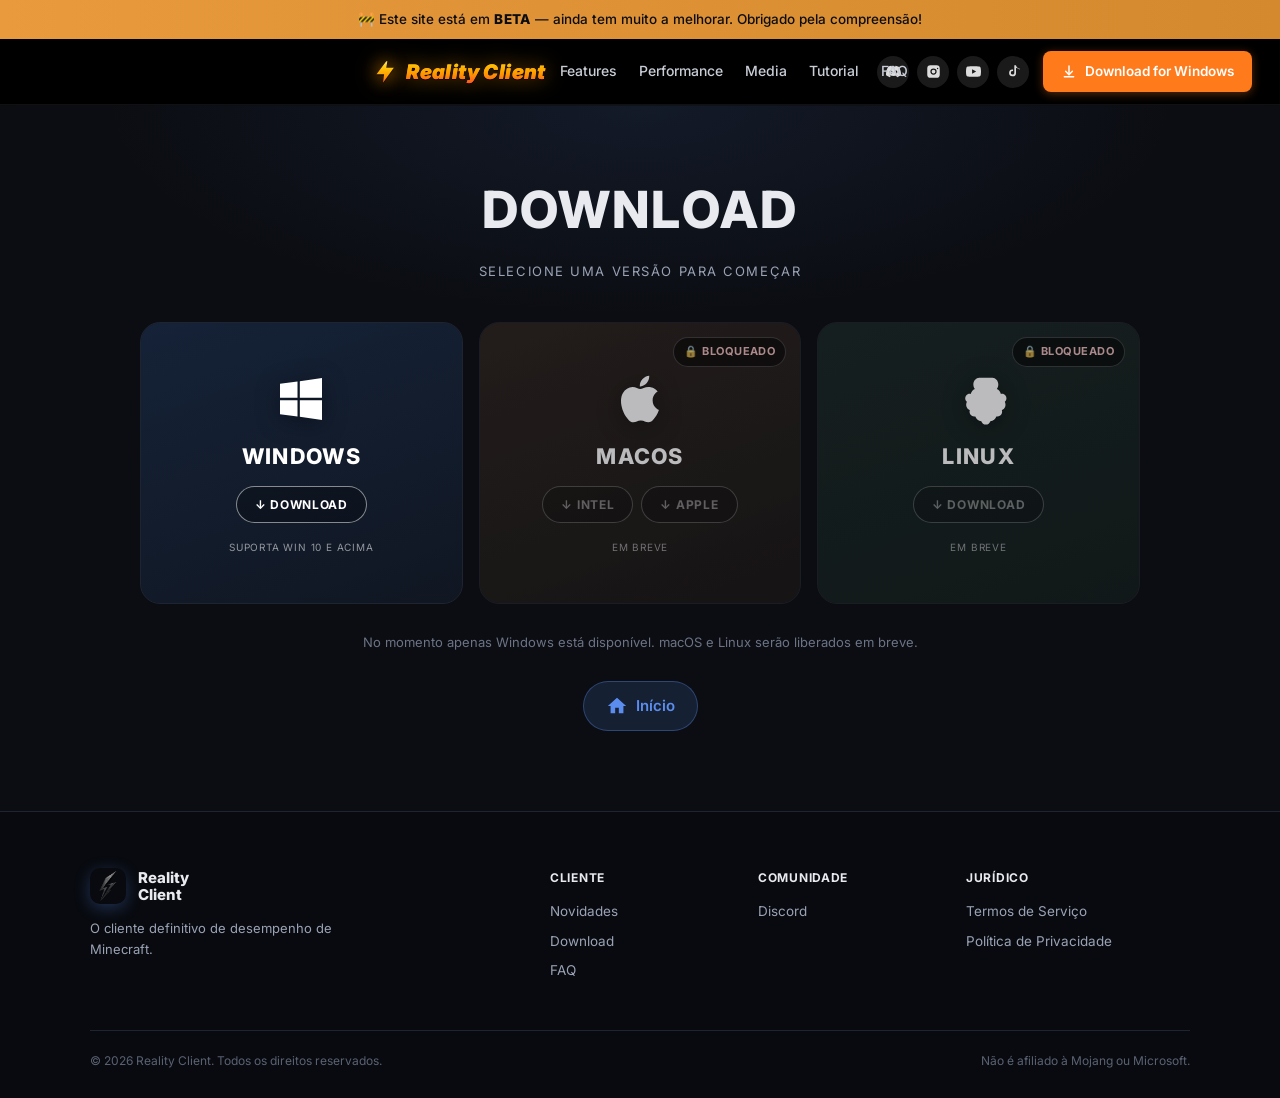
==== download.html @ 71a56b9c "Add files via upload" ====
<!DOCTYPE html>
<html lang="pt-BR">
<head>
  <meta charset="UTF-8" />
  <meta name="viewport" content="width=device-width, initial-scale=1" />
  <title>Download — Reality Client</title>
  <meta name="description" content="Baixe o Reality Client para Windows. macOS e Linux em breve." />
  <link rel="icon" href="assets/icon.png" />
  <link rel="preconnect" href="https://fonts.googleapis.com" />
  <link rel="preconnect" href="https://fonts.gstatic.com" crossorigin />
  <link href="https://fonts.googleapis.com/css2?family=Inter:wght@400;500;600;700;800&display=swap" rel="stylesheet" />
  <link rel="stylesheet" href="css/style.css" />
</head>
<body>
  <div class="beta-banner">
    🚧 Este site está em <strong>BETA</strong> — ainda tem muito a melhorar. Obrigado pela compreensão!
  </div>
  <header class="top">
    <div class="top-center">
    <a class="logo" href="index.html">
      <svg viewBox="0 0 24 24" aria-hidden="true">
        <defs>
          <linearGradient id="boltGrad" x1="0" y1="0" x2="0" y2="1">
            <stop offset="0%" stop-color="#ffe566"/>
            <stop offset="35%" stop-color="#ffc107"/>
            <stop offset="70%" stop-color="#ff9800"/>
            <stop offset="100%" stop-color="#ff5722"/>
          </linearGradient>
        </defs>
        <path fill="url(#boltGrad)" d="M13 2L4 14h7l-1 8 10-14h-7l1-6z"/>
      </svg>
      <span>Reality Client</span>
    </a>
    <nav>
      <a href="index.html#features">Features</a>
      <a href="index.html#performance">Performance</a>
      <a href="index.html#features">Media</a>
      <a href="index.html#tutorial">Tutorial</a>
      <a href="index.html#faq">FAQ</a>
    </nav>
    </div>
    <div class="top-right">
      <div class="top-social">
        <a href="https://discord.gg/JJHScuCf8y" target="_blank" rel="noopener" aria-label="Discord" title="Discord">
          <svg viewBox="0 0 24 24" aria-hidden="true"><path fill="currentColor" d="M20.317 4.37a19.791 19.791 0 0 0-4.885-1.515.074.074 0 0 0-.079.037c-.21.375-.444.864-.608 1.25a18.27 18.27 0 0 0-5.487 0 12.64 12.64 0 0 0-.617-1.25.077.077 0 0 0-.079-.037A19.736 19.736 0 0 0 3.677 4.37a.07.07 0 0 0-.032.027C.533 9.046-.32 13.58.099 18.057a.082.082 0 0 0 .031.057 19.9 19.9 0 0 0 5.993 3.03.078.078 0 0 0 .084-.028 14.09 14.09 0 0 0 1.226-1.994.076.076 0 0 0-.041-.106 13.107 13.107 0 0 1-1.872-.892.077.077 0 0 1-.008-.128 10.2 10.2 0 0 0 .372-.292.074.074 0 0 1 .077-.01c3.928 1.793 8.18 1.793 12.062 0a.074.074 0 0 1 .078.01c.12.098.246.198.373.292a.077.077 0 0 1-.006.127 12.299 12.299 0 0 1-1.873.892.077.077 0 0 0-.041.107c.36.698.772 1.362 1.225 1.993a.076.076 0 0 0 .084.028 19.839 19.839 0 0 0 6.002-3.03.077.077 0 0 0 .032-.054c.5-5.177-.838-9.674-3.549-13.66a.061.061 0 0 0-.031-.03zM8.02 15.33c-1.183 0-2.157-1.085-2.157-2.419 0-1.333.956-2.419 2.157-2.419 1.21 0 2.176 1.096 2.157 2.42 0 1.333-.956 2.418-2.157 2.418zm7.975 0c-1.183 0-2.157-1.085-2.157-2.419 0-1.333.955-2.419 2.157-2.419 1.21 0 2.176 1.096 2.157 2.42 0 1.333-.946 2.418-2.157 2.418z"/></svg>
        </a>
        <a href="#" aria-label="Instagram" title="Instagram">
          <svg viewBox="0 0 24 24"><path d="M7 2h10a5 5 0 0 1 5 5v10a5 5 0 0 1-5 5H7a5 5 0 0 1-5-5V7a5 5 0 0 1 5-5zm5 5a5 5 0 1 0 0 10 5 5 0 0 0 0-10zm6.5-.9a1.1 1.1 0 1 0 0 2.2 1.1 1.1 0 0 0 0-2.2zM12 9a3 3 0 1 1 0 6 3 3 0 0 1 0-6z"/></svg>
        </a>
        <a href="#" aria-label="YouTube" title="YouTube">
          <svg viewBox="0 0 24 24"><path d="M23.5 6.2a3 3 0 0 0-2.1-2.1C19.5 3.5 12 3.5 12 3.5s-7.5 0-9.4.6A3 3 0 0 0 .5 6.2 31.5 31.5 0 0 0 0 12a31.5 31.5 0 0 0 .5 5.8 3 3 0 0 0 2.1 2.1c1.9.6 9.4.6 9.4.6s7.5 0 9.4-.6a3 3 0 0 0 2.1-2.1A31.5 31.5 0 0 0 24 12a31.5 31.5 0 0 0-.5-5.8zM9.75 15.5v-7l6.5 3.5-6.5 3.5z"/></svg>
        </a>
        <a href="#" aria-label="TikTok" title="TikTok">
          <svg viewBox="0 0 24 24"><path d="M19.6 7.2a6.3 6.3 0 0 1-3.6-1.1v8.1a5.5 5.5 0 1 1-4.7-5.4v2.7a2.8 2.8 0 1 0 2 2.7V2h2.7c.2 1.5 1.1 3 2.4 3.9 1 .7 2.1 1.1 3.2 1.2v2.1z"/></svg>
        </a>
      </div>
      <a class="btn-download" href="download.html">
        <svg viewBox="0 0 24 24" fill="none" stroke="currentColor" stroke-width="2.2" stroke-linecap="round" stroke-linejoin="round"><path d="M12 3v12"/><path d="m7 11 5 5 5-5"/><path d="M5 19h14"/></svg>
        Download for Windows
      </a>
    </div>
  </header>

  <section class="dl-page">
    <div class="dl-page-inner">
      <h1>DOWNLOAD</h1>
      <p class="dl-page-sub">SELECIONE UMA VERSÃO PARA COMEÇAR</p>

      <div class="dl-cards">
        <div class="dl-card dl-windows">
          <div class="dl-card-bg"></div>
          <div class="dl-card-content">
            <svg class="dl-os-icon" width="56" height="56" viewBox="0 0 24 24" fill="currentColor">
              <path d="M3 5.5L10.5 4.5V11.5H3V5.5ZM10.5 12.5V19.5L3 18.5V12.5H10.5ZM11.5 4.35L21 3V11.5H11.5V4.35ZM21 12.5V21L11.5 19.65V12.5H21Z"/>
            </svg>
            <h2>WINDOWS</h2>
            <a class="dl-btn" id="dl-win" href="#">↓ DOWNLOAD</a>
            <p class="dl-card-note">SUPORTA WIN 10 E ACIMA</p>
          </div>
        </div>

        <div class="dl-card dl-macos dl-locked">
          <div class="dl-card-bg"></div>
          <div class="dl-card-content">
            <span class="dl-lock-badge">🔒 BLOQUEADO</span>
            <svg class="dl-os-icon" width="56" height="56" viewBox="0 0 24 24" fill="currentColor">
              <path d="M18.71 19.5C17.88 20.74 17 21.95 15.66 21.97C14.32 22 13.89 21.18 12.37 21.18C10.84 21.18 10.37 21.95 9.1 22C7.79 22.05 6.8 20.68 5.96 19.47C4.25 16.97 2.93 12.45 4.7 9.39C5.57 7.87 7.13 6.91 8.82 6.88C10.1 6.86 11.32 7.75 12.11 7.75C12.89 7.75 14.37 6.68 15.92 6.84C16.57 6.87 18.39 7.1 19.56 8.82C19.47 8.88 17.39 10.1 17.41 12.63C17.44 15.65 20.06 16.66 20.09 16.67C20.06 16.74 19.67 18.11 18.71 19.5ZM13 3.5C13.73 2.67 14.94 2.04 15.94 2C16.07 3.17 15.6 4.35 14.9 5.19C14.21 6.04 13.07 6.7 11.95 6.61C11.8 5.46 12.36 4.26 13 3.5Z"/>
            </svg>
            <h2>MACOS</h2>
            <div class="dl-btn-row">
              <span class="dl-btn dl-btn-disabled">↓ INTEL</span>
              <span class="dl-btn dl-btn-disabled">↓ APPLE</span>
            </div>
            <p class="dl-card-note">EM BREVE</p>
          </div>
        </div>

        <div class="dl-card dl-linux dl-locked">
          <div class="dl-card-bg"></div>
          <div class="dl-card-content">
            <span class="dl-lock-badge">🔒 BLOQUEADO</span>
            <svg class="dl-os-icon" width="56" height="56" viewBox="0 0 24 24" fill="currentColor">
              <path d="M12.09 2.91c-1.33.07-2.44 1.28-2.5 2.66-.04.8.2 1.54.63 2.12-.9.4-1.56 1.2-1.75 2.18-.7-.2-1.46.02-1.95.64-.66.83-.54 2.04.28 2.7-.35.7-.4 1.52-.1 2.26.25.62.75 1.1 1.38 1.3-.2.55-.18 1.16.1 1.68.35.65 1.05 1.05 1.8 1.05.15 0 .3-.02.45-.05.35 1.1 1.35 1.9 2.55 2.05.25.85 1.05 1.45 1.95 1.45s1.7-.6 1.95-1.45c1.2-.15 2.2-.95 2.55-2.05.15.03.3.05.45.05.75 0 1.45-.4 1.8-1.05.28-.52.3-1.13.1-1.68.63-.2 1.13-.68 1.38-1.3.3-.74.25-1.56-.1-2.26.82-.66.94-1.87.28-2.7-.49-.62-1.25-.84-1.95-.64-.19-.98-.85-1.78-1.75-2.18.43-.58.67-1.32.63-2.12-.06-1.38-1.17-2.59-2.5-2.66-.2-.01-.4-.01-.6 0z"/>
            </svg>
            <h2>LINUX</h2>
            <span class="dl-btn dl-btn-disabled">↓ DOWNLOAD</span>
            <p class="dl-card-note">EM BREVE</p>
          </div>
        </div>
      </div>

      <p class="dl-page-note" id="dl-note">No momento apenas Windows está disponível. macOS e Linux serão liberados em breve.</p>
      <div class="home-btn-wrap">
        <a class="btn-home" href="index.html" title="Voltar ao início">
          <svg width="22" height="22" viewBox="0 0 24 24" fill="currentColor" aria-hidden="true">
            <path d="M10 20v-6h4v6h5v-8h3L12 3 2 12h3v8z"/>
          </svg>
          <span>Início</span>
        </a>
      </div>
    </div>
  </section>

  <footer class="site-footer">
    <div class="footer-main">
      <div class="footer-brand">
        <a class="footer-logo" href="index.html">
          <img src="assets/icon.png" width="36" height="36" alt="" />
          <span>Reality<br>Client</span>
        </a>
        <p class="footer-desc">O cliente definitivo de desempenho de Minecraft.</p>
      </div>
      <div class="footer-cols">
        <div class="footer-col">
          <h4>Cliente</h4>
          <a href="novidades.html">Novidades</a>
          <a href="download.html">Download</a>
          <a href="index.html#faq">FAQ</a>
        </div>
        <div class="footer-col">
          <h4>Comunidade</h4>
          <a href="https://discord.gg/JJHScuCf8y" target="_blank" rel="noopener">Discord</a>
        </div>
        <div class="footer-col">
          <h4>Jurídico</h4>
          <a href="#">Termos de Serviço</a>
          <a href="#">Política de Privacidade</a>
        </div>
      </div>
    </div>
    <div class="footer-bottom">
      <span>© <span id="y"></span> Reality Client. Todos os direitos reservados.</span>
      <span>Não é afiliado à Mojang ou Microsoft.</span>
    </div>
  </footer>

  <script src="js/main.js"></script>
</body>
</html>
---- css/style.css ----
:root {
  --bg: #0b0d12;
  --panel: #12151c;
  --border: #1e2430;
  --text: #e8eaef;
  --muted: #9aa3b5;
  --accent: #5b8def;
  --accent-dim: rgba(91, 141, 239, 0.15);
  --radius: 12px;
  --font: Inter, system-ui, sans-serif;
}
* { box-sizing: border-box; margin: 0; padding: 0; }
html { scroll-behavior: smooth; }
body {
  font-family: var(--font);
  background: var(--bg);
  color: var(--text);
  line-height: 1.6;
  -webkit-font-smoothing: antialiased;
}
a { color: var(--accent); text-decoration: none; }
a:hover { text-decoration: underline; }
code {
  font-size: 0.9em;
  background: #1a1f2a;
  padding: 2px 6px;
  border-radius: 4px;
}

.beta-banner {
  background: linear-gradient(90deg, #e89a3c, #d4892e);
  color: #0b0d12;
  text-align: center;
  padding: 10px 16px;
  font-size: 13.5px;
  font-weight: 500;
  line-height: 1.4;
}
.beta-banner strong {
  font-weight: 800;
  letter-spacing: 0.03em;
}

.top {
  position: sticky; top: 0; z-index: 20;
  display: flex; align-items: center; justify-content: flex-end;
  gap: 12px;
  padding: 12px 28px;
  background: #000000;
  border-bottom: 1px solid #111;
  backdrop-filter: blur(10px);
}
.top-center {
  position: absolute;
  left: 50%;
  transform: translateX(-50%);
  display: flex;
  align-items: center;
  gap: 14px;
}
.logo {
  display: flex; align-items: center; gap: 8px;
  font-weight: 900;
  font-size: 20px;
  letter-spacing: 0.02em;
  text-decoration: none;
  flex-shrink: 0;
  font-style: italic;
  text-transform: none;
  background: linear-gradient(180deg, #ffe566 0%, #ffc107 25%, #ff9800 55%, #ff5722 85%, #e64a19 100%);
  -webkit-background-clip: text;
  background-clip: text;
  -webkit-text-fill-color: transparent;
  color: transparent;
  filter: drop-shadow(0 1px 0 rgba(0,0,0,0.55)) drop-shadow(0 0 10px rgba(255, 152, 0, 0.45));
}
.logo span {
  background: linear-gradient(180deg, #ffe566 0%, #ffc107 25%, #ff9800 55%, #ff5722 85%, #e64a19 100%);
  -webkit-background-clip: text;
  background-clip: text;
  -webkit-text-fill-color: transparent;
}
.logo svg {
  width: 26px;
  height: 26px;
  flex-shrink: 0;
  filter: drop-shadow(0 1px 0 rgba(0,0,0,0.5)) drop-shadow(0 0 8px rgba(255, 152, 0, 0.55));
}
.logo img { border-radius: 6px; }
.logo:hover {
  text-decoration: none;
  filter: drop-shadow(0 1px 0 rgba(0,0,0,0.55)) drop-shadow(0 0 14px rgba(255, 152, 0, 0.65));
}
.top nav {
  display: flex;
  gap: 22px;
  position: static;
  margin-left: 0;
}
.top nav a {
  color: #c8cdd6;
  font-size: 14px;
  font-weight: 500;
  text-decoration: none;
  transition: color .2s ease;
}
.top nav a:hover {
  color: #fff;
}
.top-right {
  display: flex;
  align-items: center;
  gap: 14px;
  margin-left: auto;
  flex-shrink: 0;
}
.top-social {
  display: flex;
  align-items: center;
  gap: 8px;
}
.top-social a {
  width: 32px;
  height: 32px;
  border-radius: 50%;
  background: #1a1a1a;
  display: inline-flex;
  align-items: center;
  justify-content: center;
  color: #ddd;
  text-decoration: none;
  transition: background .2s, color .2s;
}
.top-social a:hover {
  background: #2a2a2a;
  color: #fff;
  text-decoration: none;
}
.top-social svg { width: 15px; height: 15px; fill: currentColor; }
.btn-download {
  display: inline-flex;
  align-items: center;
  gap: 8px;
  background: #ff7a1a;
  color: #fff !important;
  font-weight: 600;
  font-size: 13.5px;
  padding: 10px 18px;
  border-radius: 8px;
  text-decoration: none !important;
  border: none;
  transition: background .2s, transform .2s, box-shadow .2s;
  box-shadow: 0 2px 10px rgba(255, 122, 26, 0.35);
}
.btn-download:hover {
  background: #ff8c33;
  transform: translateY(-1px);
  box-shadow: 0 4px 16px rgba(255, 122, 26, 0.45);
}
.btn-download svg { width: 16px; height: 16px; }
.top .btn-small { display: none; }

.btn {
  display: inline-flex; align-items: center; justify-content: center;
  padding: 10px 18px; border-radius: 8px;
  font-weight: 600; font-size: 14px; text-decoration: none !important;
  border: 1px solid transparent; cursor: pointer;
  transition: background .2s ease, border-color .2s ease, color .2s ease,
              transform .2s ease, box-shadow .2s ease;
}
.btn:hover {
  transform: translateY(-2px);
}
.btn:active {
  transform: translateY(0);
}
.btn-primary {
  background: var(--accent); color: #fff;
  box-shadow: 0 2px 8px rgba(91, 141, 239, 0.25);
}
.btn-primary:hover {
  background: #4a7ad4; color: #fff;
  box-shadow: 0 6px 20px rgba(91, 141, 239, 0.4);
}
.btn-secondary {
  background: transparent; color: var(--text);
  border-color: var(--border);
}
.btn-secondary:hover {
  border-color: #3a4356; color: #fff;
  background: rgba(255, 255, 255, 0.04);
  box-shadow: 0 4px 16px rgba(0, 0, 0, 0.25);
}
.btn-small {
  background: var(--accent-dim); color: var(--accent);
  border-color: rgba(91,141,239,0.35); padding: 8px 14px; font-size: 13px;
}
.btn-small:hover {
  background: rgba(91, 141, 239, 0.28);
  border-color: rgba(91, 141, 239, 0.6);
  box-shadow: 0 4px 14px rgba(91, 141, 239, 0.3);
}
.btn-lg { padding: 14px 28px; font-size: 16px; }

.hero {
  text-align: center;
  padding: 120px 24px 100px;
  position: relative;
  overflow: hidden;
  background:
    linear-gradient(180deg, rgba(8, 10, 16, 0.72) 0%, rgba(8, 10, 16, 0.55) 40%, rgba(8, 10, 16, 0.85) 100%),
    url('../assets/hero-bg.png') center center / cover no-repeat;
  min-height: 520px;
  display: flex;
  align-items: center;
  justify-content: center;
}
.hero-inner {
  position: relative;
  z-index: 1;
  max-width: 720px;
  margin: 0 auto;
}
.hero-icon {
  display: block;
  margin: 0 auto 28px;
  width: 120px;
  height: 120px;
  border-radius: 24px;
  box-shadow:
    0 0 0 1px rgba(91, 141, 239, 0.2),
    0 16px 48px rgba(91, 141, 239, 0.35),
    0 0 80px rgba(91, 141, 239, 0.15);
  animation: hero-float 3s ease-in-out infinite;
}
.hero h1 {
  font-size: clamp(2.4rem, 6vw, 3.4rem);
  font-weight: 800;
  letter-spacing: -0.03em;
  margin-bottom: 14px;
  text-transform: none;
  text-shadow: 0 2px 24px rgba(0, 0, 0, 0.6);
  animation: hero-float 3s ease-in-out infinite;
  animation-delay: 0.15s;
}
.tagline {
  font-size: 18px;
  color: #c8d0e0;
  margin-bottom: 32px;
  line-height: 1.5;
  max-width: 480px;
  margin-left: auto;
  margin-right: auto;
  text-shadow: 0 1px 12px rgba(0, 0, 0, 0.5);
}
.hero-btns {
  display: flex;
  flex-wrap: wrap;
  gap: 14px;
  justify-content: center;
  margin-bottom: 20px;
}
.btn-store {
  background: #e89a3c;
  color: #fff;
  border-color: transparent;
  padding: 12px 28px;
  font-size: 15px;
  border-radius: 10px;
  box-shadow: 0 4px 16px rgba(232, 154, 60, 0.35);
}
.btn-store:hover {
  background: #d4892e;
  color: #fff;
  box-shadow: 0 6px 22px rgba(232, 154, 60, 0.45);
  transform: translateY(-2px);
}
.btn-discord {
  background: #5865f2;
  color: #fff;
  border-color: transparent;
  padding: 12px 28px;
  font-size: 15px;
  border-radius: 10px;
  box-shadow: 0 4px 16px rgba(88, 101, 242, 0.35);
}
.btn-discord:hover {
  background: #4752c4;
  color: #fff;
  box-shadow: 0 6px 22px rgba(88, 101, 242, 0.45);
  transform: translateY(-2px);
}
.hero-meta {
  font-size: 13px;
  color: #a0a8b8;
  text-shadow: 0 1px 8px rgba(0, 0, 0, 0.5);
}

.news-teaser {
  text-align: center;
  max-width: 640px;
  margin: 0 auto;
}
.news-teaser .btn {
  margin-top: 8px;
}
.news {
  max-width: 800px;
}
.news-page {
  padding-top: 40px;
  min-height: 60vh;
}
.news-back {
  margin-bottom: 20px;
  font-size: 14px;
}
.news-back a {
  color: var(--muted);
  text-decoration: none;
}
.news-back a:hover { color: var(--text); }

/* Botão casa (home) — página de download */
.home-btn-wrap {
  text-align: center;
  margin-top: 28px;
}
.btn-home {
  display: inline-flex;
  align-items: center;
  gap: 8px;
  padding: 12px 22px;
  border-radius: 999px;
  background: rgba(91, 141, 239, 0.15);
  border: 1px solid rgba(91, 141, 239, 0.35);
  color: var(--accent);
  font-weight: 600;
  font-size: 15px;
  text-decoration: none;
  transition: background .2s ease, border-color .2s ease, color .2s ease, transform .15s ease;
}
.btn-home:hover {
  background: rgba(91, 141, 239, 0.28);
  border-color: var(--accent);
  color: #fff;
  transform: translateY(-1px);
}
.btn-home:active {
  transform: translateY(0);
}
.btn-home svg {
  flex-shrink: 0;
}

.nav-active {
  color: var(--text) !important;
}
.news-list {
  display: flex;
  flex-direction: column;
  gap: 14px;
}
.news-card {
  background: var(--panel);
  border: 1px solid var(--border);
  border-radius: var(--radius);
  padding: 20px 22px;
  position: relative;
  transition: border-color .2s ease, box-shadow .2s ease, transform .2s ease;
}
.news-card:hover {
  border-color: #2a3344;
  box-shadow: 0 8px 24px rgba(0, 0, 0, 0.25);
  transform: translateY(-2px);
}
.news-card.news-new {
  border-color: rgba(232, 154, 60, 0.45);
  background: linear-gradient(135deg, rgba(232, 154, 60, 0.08) 0%, var(--panel) 50%);
}
.news-badge {
  display: inline-block;
  background: #e89a3c;
  color: #0b0d12;
  font-size: 11px;
  font-weight: 800;
  text-transform: uppercase;
  letter-spacing: 0.04em;
  padding: 3px 8px;
  border-radius: 6px;
  margin-bottom: 8px;
}
.news-card time {
  display: block;
  font-size: 12px;
  color: #6b7385;
  margin-bottom: 6px;
}
.news-card h3 {
  font-size: 16px;
  font-weight: 700;
  margin-bottom: 8px;
}
.news-card p {
  font-size: 14px;
  color: var(--muted);
  line-height: 1.55;
}

.performance {
  max-width: 1100px;
  margin: 0 auto;
  padding: 64px 24px;
}
.perf-layout {
  display: grid;
  grid-template-columns: 1fr 1fr;
  gap: 48px;
  align-items: center;
}
.perf-chart {
  background: var(--panel);
  border: 1px solid var(--border);
  border-radius: 16px;
  padding: 28px 24px;
}
.perf-chart h3 {
  font-size: 16px;
  font-weight: 700;
  margin-bottom: 2px;
}
.perf-chart-sub {
  font-size: 13px;
  color: var(--muted);
  margin-bottom: 24px;
}
.bar-row { margin-bottom: 18px; }
.bar-label {
  display: flex;
  justify-content: space-between;
  align-items: center;
  margin-bottom: 6px;
  font-size: 13px;
  font-weight: 600;
}
.bar-name.reality { color: #e89a3c; }
.bar-name.sk { color: #5b8def; }
.bar-name.tl { color: #8a93a5; }
.bar-fps { color: var(--muted); font-weight: 500; }
.bar-track {
  height: 14px;
  background: #1a1f2a;
  border-radius: 8px;
  overflow: hidden;
}
.bar-fill {
  height: 100%;
  border-radius: 8px;
  transition: width 1s ease;
}
.bar-fill.reality { background: #e89a3c; }
.bar-fill.sk { background: #5b8def; }
.bar-fill.tl { background: #6b7385; }
.perf-legend {
  display: flex;
  gap: 16px;
  flex-wrap: wrap;
  margin-top: 20px;
  padding-top: 16px;
  border-top: 1px solid var(--border);
  font-size: 12px;
  color: var(--muted);
}
.perf-legend .dot {
  display: inline-block;
  width: 8px;
  height: 8px;
  border-radius: 50%;
  margin-right: 6px;
  vertical-align: middle;
}
.dot.reality { background: #e89a3c; }
.dot.sk { background: #5b8def; }
.dot.tl { background: #6b7385; }
.perf-text h2 {
  font-size: clamp(1.8rem, 4vw, 2.5rem);
  font-weight: 800;
  letter-spacing: -0.03em;
  line-height: 1.15;
  margin-bottom: 18px;
  text-align: left;
}
.accent-orange { color: #e89a3c; }
.perf-text p {
  font-size: 15px;
  color: var(--muted);
  line-height: 1.65;
  margin-bottom: 14px;
}
.perf-note {
  font-size: 12px !important;
  color: #5a6272 !important;
}
@media (max-width: 800px) {
  .perf-layout { grid-template-columns: 1fr; gap: 32px; }
  .perf-text h2 { text-align: center; }
  .perf-text p { text-align: center; }
}

.block {
  max-width: 1000px; margin: 0 auto;
  padding: 56px 24px;
}
.block h2 {
  font-size: 1.75rem; font-weight: 750;
  letter-spacing: -0.02em; margin-bottom: 8px;
  text-align: center;
}
.block-sub {
  text-align: center; color: var(--muted);
  max-width: 520px; margin: 0 auto 36px; font-size: 16px;
}
.block-alt {
  background: var(--panel);
  border-top: 1px solid var(--border);
  border-bottom: 1px solid var(--border);
  max-width: none; padding-left: max(24px, calc(50% - 500px));
  padding-right: max(24px, calc(50% - 500px));
}

.grid {
  display: grid;
  grid-template-columns: repeat(3, 1fr);
  gap: 16px;
}
.grid article {
  background: var(--panel);
  border: 1px solid var(--border);
  border-radius: var(--radius);
  padding: 22px 20px;
  transition: transform .25s ease, border-color .25s ease, box-shadow .25s ease;
}
.grid article:hover {
  transform: translateY(-4px);
  border-color: #2a3344;
  box-shadow: 0 12px 28px rgba(0, 0, 0, 0.35);
}
.grid h3 {
  font-size: 16px; font-weight: 700;
  margin-bottom: 8px;
}
.grid p { font-size: 14px; color: var(--muted); }

.about {
  display: grid; grid-template-columns: 1fr 1fr; gap: 40px;
  max-width: 900px; margin: 0 auto;
}
.about h3 { font-size: 15px; margin-bottom: 10px; }
.about p, .about li { font-size: 14px; color: var(--muted); }
.about ul { padding-left: 18px; }
.about li { margin-bottom: 6px; }

.compat {
  display: grid; grid-template-columns: repeat(4, 1fr); gap: 16px;
}
.compat > div {
  background: var(--panel);
  border: 1px solid var(--border);
  border-radius: var(--radius);
  padding: 18px 16px;
}
.compat h3 { font-size: 13px; color: var(--accent); margin-bottom: 6px; text-transform: uppercase; letter-spacing: 0.04em; }
.compat p { font-size: 14px; color: var(--muted); }

.download { text-align: center; }
.download .btn { margin-bottom: 14px; }
.dl-note { font-size: 13px; color: #6b7385; }
.mod-preview {
  display: block;
  max-width: 900px;
  width: 100%;
  height: auto;
  margin: 0 auto 28px;
  border-radius: 12px;
  border: 1px solid var(--border);
  box-shadow: 0 16px 48px rgba(0, 0, 0, 0.45);
  transition: opacity 0.3s ease;
}

.faq { max-width: 640px; margin: 0 auto; }
.faq details {
  background: var(--panel);
  border: 1px solid var(--border);
  border-radius: 10px;
  padding: 14px 16px;
  margin-bottom: 8px;
  transition: border-color .2s ease, box-shadow .2s ease;
}
.faq details:hover {
  border-color: #2a3344;
  box-shadow: 0 4px 16px rgba(0, 0, 0, 0.2);
}
.faq summary {
  cursor: pointer; font-weight: 600; font-size: 14.5px;
  list-style: none;
  transition: color .2s ease;
}
.faq summary:hover { color: var(--accent); }
.faq summary::-webkit-details-marker { display: none; }
.faq details p { margin-top: 10px; font-size: 14px; color: var(--muted); }

.site-footer {
  border-top: 1px solid var(--border);
  background: #080a0f;
  padding: 56px 32px 28px;
}
.footer-main {
  max-width: 1100px;
  margin: 0 auto 40px;
  display: grid;
  grid-template-columns: 1.4fr 2fr auto;
  gap: 40px;
  align-items: start;
}
.footer-logo {
  display: flex;
  align-items: center;
  gap: 12px;
  color: var(--text);
  text-decoration: none;
  font-weight: 800;
  font-size: 15px;
  line-height: 1.15;
  margin-bottom: 14px;
}
.footer-logo img {
  border-radius: 10px;
  box-shadow: 0 4px 16px rgba(91, 141, 239, 0.3);
}
.footer-logo:hover { text-decoration: none; color: var(--text); }
.footer-desc {
  font-size: 13px;
  color: var(--muted);
  line-height: 1.6;
  max-width: 280px;
  margin-bottom: 18px;
}
.footer-socials {
  display: flex;
  gap: 8px;
}
.footer-socials a {
  display: inline-flex;
  align-items: center;
  justify-content: center;
  width: 40px;
  height: 40px;
  border-radius: 12px;
  background: #12151c;
  border: 1px solid var(--border);
  color: #e8eaef;
  text-decoration: none;
  transition: background .2s, border-color .2s, transform .2s, color .2s;
}
.footer-socials a svg {
  display: block;
}
.footer-socials a:hover {
  background: #1a1f2a;
  border-color: #2a3344;
  color: #fff;
  transform: translateY(-2px);
  text-decoration: none;
}
.footer-cols {
  display: grid;
  grid-template-columns: repeat(3, 1fr);
  gap: 24px;
}
.footer-col h4 {
  font-size: 12px;
  font-weight: 700;
  text-transform: uppercase;
  letter-spacing: 0.06em;
  color: var(--text);
  margin-bottom: 14px;
}
.footer-col a {
  display: block;
  font-size: 13.5px;
  color: var(--muted);
  text-decoration: none;
  margin-bottom: 8px;
  transition: color .15s;
}
.footer-col a:hover { color: var(--text); }
.footer-mascot img {
  width: 110px;
  height: auto;
  image-rendering: pixelated;
  filter: drop-shadow(0 8px 20px rgba(0, 0, 0, 0.4));
}
.footer-bottom {
  max-width: 1100px;
  margin: 0 auto;
  padding-top: 20px;
  border-top: 1px solid var(--border);
  display: flex;
  justify-content: space-between;
  flex-wrap: wrap;
  gap: 12px;
  font-size: 12px;
  color: #5a6272;
}
@media (max-width: 900px) {
  .footer-main {
    grid-template-columns: 1fr;
    gap: 32px;
  }
  .footer-mascot { display: none; }
  .footer-cols { grid-template-columns: repeat(3, 1fr); }
}
@media (max-width: 560px) {
  .footer-cols { grid-template-columns: 1fr 1fr; }
  .footer-bottom { flex-direction: column; text-align: center; }
}

.skin-corner {
  position: fixed;
  bottom: 12px;
  width: 180px;
  height: auto;
  z-index: 15;
  pointer-events: none;
  filter: drop-shadow(0 10px 28px rgba(0, 0, 0, 0.55));
  opacity: 0.95;
  image-rendering: pixelated;
}
.skin-right {
  right: 12px;
  animation: skin-float 3.2s ease-in-out infinite;
}
.skin-left {
  left: 12px;
  animation: skin-float 3.8s ease-in-out infinite reverse;
}

@keyframes hero-float {
  0%, 100% { transform: translateY(0); }
  50% { transform: translateY(-14px); }
}
@keyframes skin-float {
  0%, 100% {
    transform: translateY(0);
  }
  50% {
    transform: translateY(-14px);
  }
}

@media (max-width: 860px) {
  .grid { grid-template-columns: 1fr; }
  .about { grid-template-columns: 1fr; }
  .compat { grid-template-columns: 1fr 1fr; }
  .top nav { display: none; }
  .top-social { display: none; }
  .top { justify-content: space-between; padding: 12px 16px; }
  .btn-download { padding: 8px 12px; font-size: 12px; }
}
@media (max-width: 700px) {
  .skin-corner {
    width: 110px;
    bottom: 8px;
  }
  .skin-right { right: 8px; }
  .skin-left { left: 8px; }
}
@media (max-width: 500px) {
  .compat { grid-template-columns: 1fr; }
}
/* Download page */
.dl-page {
  min-height: 70vh;
  padding: 64px 24px 80px;
  text-align: center;
  background:
    radial-gradient(ellipse 70% 50% at 50% 0%, rgba(91, 141, 239, 0.1) 0%, transparent 60%),
    var(--bg);
}
.dl-page-inner {
  max-width: 1000px;
  margin: 0 auto;
}
.dl-page h1 {
  font-size: clamp(2.2rem, 5vw, 3.2rem);
  font-weight: 800;
  letter-spacing: 0.04em;
  margin-bottom: 10px;
}
.dl-page-sub {
  font-size: 13px;
  letter-spacing: 0.12em;
  color: var(--muted);
  text-transform: uppercase;
  margin-bottom: 40px;
}
.dl-cards {
  display: grid;
  grid-template-columns: repeat(3, 1fr);
  gap: 16px;
  margin-bottom: 28px;
}
.dl-card {
  position: relative;
  border-radius: 20px;
  overflow: hidden;
  min-height: 280px;
  border: 1px solid var(--border);
  background: var(--panel);
  transition: transform .25s ease, box-shadow .25s ease;
}
.dl-card:hover {
  transform: translateY(-6px);
  box-shadow: 0 20px 40px rgba(0, 0, 0, 0.4);
}
.dl-card-bg {
  position: absolute;
  inset: 0;
  opacity: 0.35;
  background-size: cover;
  background-position: center;
}
.dl-windows .dl-card-bg {
  background: linear-gradient(160deg, #1a3a6a 0%, #0d1a2e 100%);
}
.dl-macos .dl-card-bg {
  background: linear-gradient(160deg, #6a3a1a 0%, #2e1a0d 100%);
}
.dl-linux .dl-card-bg {
  background: linear-gradient(160deg, #1a4a3a 0%, #0d2e1a 100%);
}
.dl-card-content {
  position: relative;
  z-index: 1;
  display: flex;
  flex-direction: column;
  align-items: center;
  justify-content: center;
  min-height: 280px;
  padding: 28px 20px;
  gap: 12px;
}
.dl-os-icon {
  color: #fff;
  filter: drop-shadow(0 4px 12px rgba(0, 0, 0, 0.4));
}
.dl-card h2 {
  font-size: 1.35rem;
  font-weight: 800;
  letter-spacing: 0.06em;
  color: #fff;
  margin: 0;
}
.dl-btn {
  display: inline-flex;
  align-items: center;
  justify-content: center;
  padding: 8px 18px;
  border-radius: 999px;
  border: 1.5px solid rgba(255, 255, 255, 0.5);
  color: #fff;
  font-size: 12px;
  font-weight: 700;
  letter-spacing: 0.06em;
  text-decoration: none !important;
  background: rgba(0, 0, 0, 0.25);
  transition: background .2s, border-color .2s, transform .2s;
}
.dl-btn:hover {
  background: rgba(255, 255, 255, 0.15);
  border-color: #fff;
  color: #fff;
  transform: translateY(-1px);
}
.dl-btn-row {
  display: flex;
  gap: 8px;
}
.dl-card-note {
  font-size: 10px;
  letter-spacing: 0.08em;
  color: rgba(255, 255, 255, 0.55);
  text-transform: uppercase;
  margin-top: 4px;
}

/* Cards bloqueados (macOS / Linux) */
.dl-card.dl-locked {
  opacity: 0.72;
  filter: grayscale(0.35);
  pointer-events: none;
  cursor: not-allowed;
}
.dl-card.dl-locked:hover {
  transform: none;
  box-shadow: none;
}
.dl-lock-badge {
  position: absolute;
  top: 14px;
  right: 14px;
  z-index: 2;
  font-size: 11px;
  font-weight: 700;
  letter-spacing: 0.04em;
  padding: 5px 10px;
  border-radius: 999px;
  background: rgba(0, 0, 0, 0.55);
  border: 1px solid rgba(255, 255, 255, 0.2);
  color: #ffb4b4;
}
.dl-btn-disabled {
  display: inline-flex;
  align-items: center;
  justify-content: center;
  padding: 8px 18px;
  border-radius: 999px;
  border: 1.5px solid rgba(255, 255, 255, 0.25);
  color: rgba(255, 255, 255, 0.45);
  font-size: 12px;
  font-weight: 700;
  letter-spacing: 0.06em;
  background: rgba(0, 0, 0, 0.2);
  cursor: not-allowed;
  user-select: none;
}

.dl-page-note {
  font-size: 13px;
  color: #6b7385;
}
@media (max-width: 800px) {
  .dl-cards { grid-template-columns: 1fr; max-width: 360px; margin-left: auto; margin-right: auto; }
}

/* Tutorial */
.tutorial-section { max-width: 1000px; }
.tutorial-layout {
  display: grid;
  grid-template-columns: 1.4fr 1fr;
  gap: 32px;
  align-items: start;
  margin-top: 28px;
}
.video-frame {
  position: relative;
  width: 100%;
  padding-bottom: 56.25%;
  height: 0;
  border-radius: 12px;
  overflow: hidden;
  background: #0a0a0a;
  border: 1px solid var(--border);
  box-shadow: 0 12px 40px rgba(0,0,0,0.35);
}
.video-frame iframe {
  position: absolute;
  top: 0; left: 0;
  width: 100%;
  height: 100%;
  border: 0;
}
.video-hint {
  margin-top: 10px;
  font-size: 12px;
  color: var(--muted);
}
.tutorial-steps {
  background: var(--panel);
  border: 1px solid var(--border);
  border-radius: var(--radius);
  padding: 24px;
}
.tutorial-steps h3 {
  font-size: 18px;
  margin-bottom: 14px;
}
.tutorial-steps ol {
  margin: 0 0 20px 18px;
  color: var(--muted);
  font-size: 14.5px;
  line-height: 1.7;
}
.tutorial-steps li { margin-bottom: 8px; }
.tutorial-steps a { color: var(--accent); }
@media (max-width: 800px) {
  .tutorial-layout { grid-template-columns: 1fr; }
}
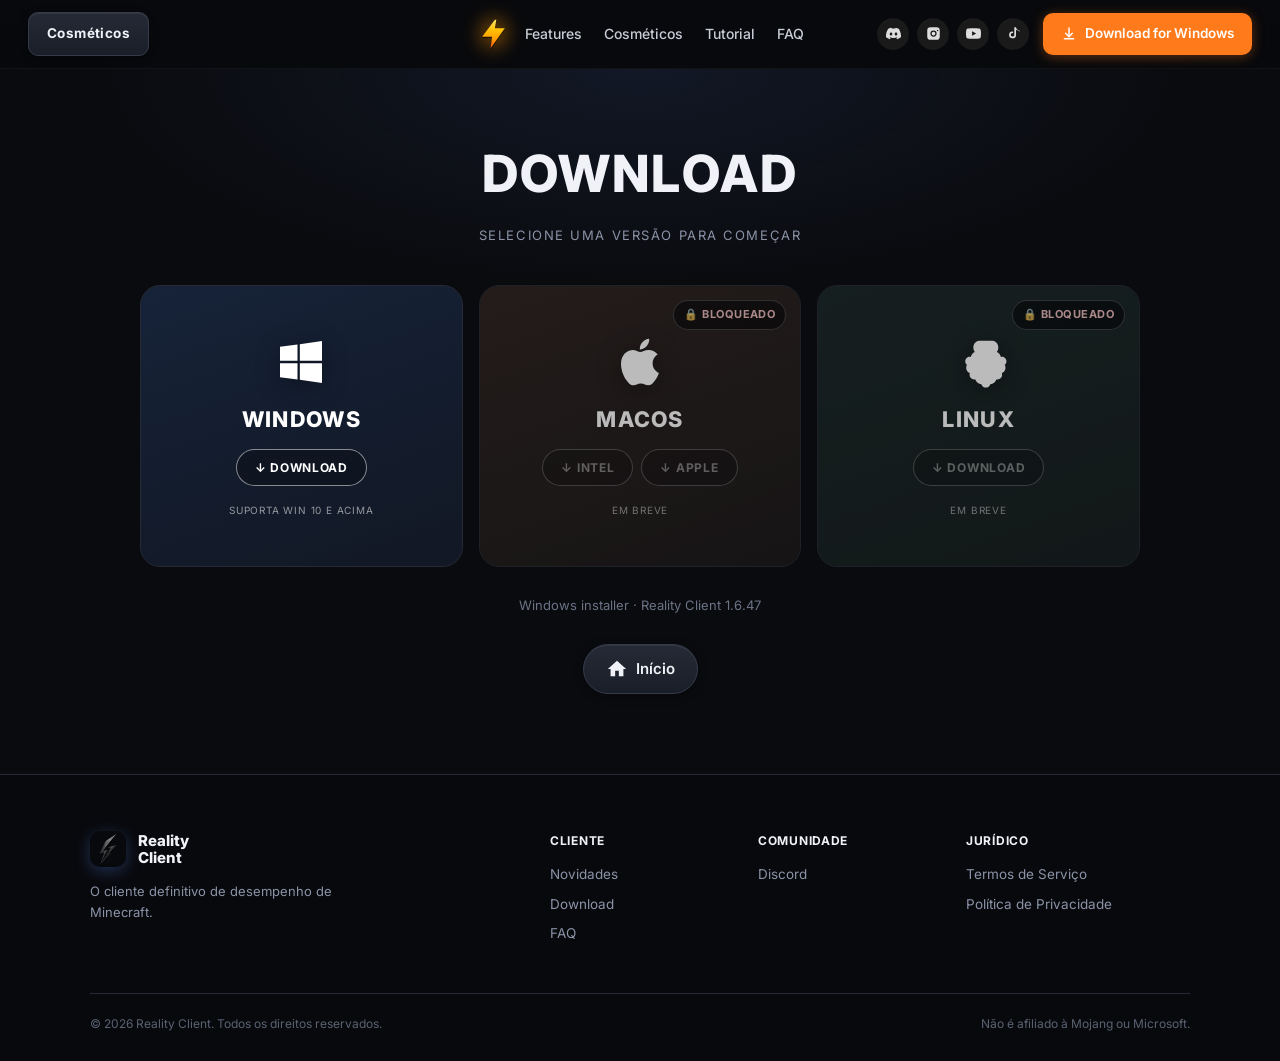
==== commit cc934a00: "Add files via upload" ====
--- a/download.html
+++ b/download.html
@@ -12,10 +12,8 @@
   <link rel="stylesheet" href="css/style.css" />
 </head>
 <body>
-  <div class="beta-banner">
-    🚧 Este site está em <strong>BETA</strong> — ainda tem muito a melhorar. Obrigado pela compreensão!
-  </div>
   <header class="top">
+    <a class="btn-cosmeticos" href="cosmeticos.html">Cosméticos</a>
     <div class="top-center">
     <a class="logo" href="index.html">
       <svg viewBox="0 0 24 24" aria-hidden="true">
@@ -29,12 +27,11 @@
         </defs>
         <path fill="url(#boltGrad)" d="M13 2L4 14h7l-1 8 10-14h-7l1-6z"/>
       </svg>
-      <span>Reality Client</span>
+      
     </a>
     <nav>
       <a href="index.html#features">Features</a>
-      <a href="index.html#performance">Performance</a>
-      <a href="index.html#features">Media</a>
+      <a href="cosmeticos.html">Cosméticos</a>
       <a href="index.html#tutorial">Tutorial</a>
       <a href="index.html#faq">FAQ</a>
     </nav>
@@ -143,8 +140,8 @@
         </div>
         <div class="footer-col">
           <h4>Jurídico</h4>
-          <a href="#">Termos de Serviço</a>
-          <a href="#">Política de Privacidade</a>
+          <a href="termos.html">Termos de Serviço</a>
+          <a href="termos.html">Política de Privacidade</a>
         </div>
       </div>
     </div>
--- a/css/style.css
+++ b/css/style.css
@@ -1,19 +1,23 @@
 :root {
-  --bg: #0b0d12;
-  --panel: #12151c;
-  --border: #1e2430;
-  --text: #e8eaef;
-  --muted: #9aa3b5;
-  --accent: #5b8def;
-  --accent-dim: rgba(91, 141, 239, 0.15);
+  --bg: #0a0b0f;
+  --panel: #14161e;
+  --border: #252a36;
+  --text: #f0f2f7;
+  --muted: #8b93a7;
+  --accent: #f0a030;
+  --accent-dim: rgba(240, 160, 48, 0.14);
   --radius: 12px;
   --font: Inter, system-ui, sans-serif;
+  --glow: rgba(240, 160, 48, 0.25);
 }
 * { box-sizing: border-box; margin: 0; padding: 0; }
 html { scroll-behavior: smooth; }
 body {
   font-family: var(--font);
   background: var(--bg);
+  background-image:
+    radial-gradient(ellipse 80% 50% at 50% -20%, rgba(240, 160, 48, 0.06), transparent),
+    radial-gradient(ellipse 60% 40% at 100% 50%, rgba(91, 100, 180, 0.04), transparent);
   color: var(--text);
   line-height: 1.6;
   -webkit-font-smoothing: antialiased;
@@ -27,28 +31,43 @@
   border-radius: 4px;
 }
 
-.beta-banner {
-  background: linear-gradient(90deg, #e89a3c, #d4892e);
-  color: #0b0d12;
-  text-align: center;
-  padding: 10px 16px;
-  font-size: 13.5px;
-  font-weight: 500;
-  line-height: 1.4;
-}
-.beta-banner strong {
-  font-weight: 800;
-  letter-spacing: 0.03em;
-}
 
 .top {
   position: sticky; top: 0; z-index: 20;
   display: flex; align-items: center; justify-content: flex-end;
   gap: 12px;
   padding: 12px 28px;
-  background: #000000;
-  border-bottom: 1px solid #111;
+  background: rgba(8, 9, 12, 0.92);
+  border-bottom: 1px solid rgba(255,255,255,0.04);
+  backdrop-filter: blur(16px);
+  -webkit-backdrop-filter: blur(16px);
   backdrop-filter: blur(10px);
+}
+.btn-cosmeticos {
+  display: inline-flex;
+  align-items: center;
+  justify-content: center;
+  margin-right: auto;
+  flex-shrink: 0;
+  background: linear-gradient(180deg, #252a36 0%, #1a1e28 100%);
+  color: #f0f2f7 !important;
+  font-weight: 700;
+  font-size: 13.5px;
+  padding: 10px 18px;
+  border-radius: 10px;
+  text-decoration: none !important;
+  border: 1px solid #343b4a;
+  letter-spacing: 0.03em;
+  transition: background .25s, transform .2s, border-color .25s, color .2s, box-shadow .25s;
+  box-shadow: 0 2px 8px rgba(0,0,0,0.35), inset 0 1px 0 rgba(255,255,255,0.06);
+}
+.btn-cosmeticos:hover {
+  background: linear-gradient(180deg, #2e3545 0%, #222836 100%);
+  color: #fff !important;
+  border-color: rgba(240, 160, 48, 0.45);
+  transform: translateY(-1px);
+  box-shadow: 0 4px 16px rgba(0,0,0,0.4), 0 0 20px rgba(240, 160, 48, 0.15), inset 0 1px 0 rgba(255,255,255,0.08);
+  text-decoration: none !important;
 }
 .top-center {
   position: absolute;
@@ -81,10 +100,10 @@
   -webkit-text-fill-color: transparent;
 }
 .logo svg {
-  width: 26px;
-  height: 26px;
+  width: 34px;
+  height: 34px;
   flex-shrink: 0;
-  filter: drop-shadow(0 1px 0 rgba(0,0,0,0.5)) drop-shadow(0 0 8px rgba(255, 152, 0, 0.55));
+  filter: drop-shadow(0 1px 0 rgba(0,0,0,0.5)) drop-shadow(0 0 10px rgba(255, 152, 0, 0.6));
 }
 .logo img { border-radius: 6px; }
 .logo:hover {
@@ -106,6 +125,7 @@
 }
 .top nav a:hover {
   color: #fff;
+  text-shadow: 0 0 20px rgba(240, 160, 48, 0.35);
 }
 .top-right {
   display: flex;
@@ -132,7 +152,7 @@
   transition: background .2s, color .2s;
 }
 .top-social a:hover {
-  background: #2a2a2a;
+  background: #1e222c;
   color: #fff;
   text-decoration: none;
 }
@@ -146,27 +166,28 @@
   font-weight: 600;
   font-size: 13.5px;
   padding: 10px 18px;
-  border-radius: 8px;
+  border-radius: 10px;
   text-decoration: none !important;
   border: none;
   transition: background .2s, transform .2s, box-shadow .2s;
-  box-shadow: 0 2px 10px rgba(255, 122, 26, 0.35);
+  box-shadow: 0 2px 12px rgba(255, 122, 26, 0.35);
 }
 .btn-download:hover {
   background: #ff8c33;
+  color: #fff !important;
   transform: translateY(-1px);
-  box-shadow: 0 4px 16px rgba(255, 122, 26, 0.45);
+  box-shadow: 0 4px 18px rgba(255, 122, 26, 0.5);
 }
 .btn-download svg { width: 16px; height: 16px; }
 .top .btn-small { display: none; }
 
 .btn {
   display: inline-flex; align-items: center; justify-content: center;
-  padding: 10px 18px; border-radius: 8px;
+  padding: 10px 18px; border-radius: 10px;
   font-weight: 600; font-size: 14px; text-decoration: none !important;
   border: 1px solid transparent; cursor: pointer;
-  transition: background .2s ease, border-color .2s ease, color .2s ease,
-              transform .2s ease, box-shadow .2s ease;
+  transition: background .25s ease, border-color .25s ease, color .2s ease,
+              transform .2s ease, box-shadow .25s ease;
 }
 .btn:hover {
   transform: translateY(-2px);
@@ -175,124 +196,203 @@
   transform: translateY(0);
 }
 .btn-primary {
-  background: var(--accent); color: #fff;
-  box-shadow: 0 2px 8px rgba(91, 141, 239, 0.25);
+  background: linear-gradient(180deg, #252a36 0%, #1a1e28 100%);
+  color: #f0f2f7;
+  border: 1px solid #343b4a;
+  box-shadow: 0 2px 10px rgba(0,0,0,0.35), inset 0 1px 0 rgba(255,255,255,0.06);
 }
 .btn-primary:hover {
-  background: #4a7ad4; color: #fff;
-  box-shadow: 0 6px 20px rgba(91, 141, 239, 0.4);
+  background: linear-gradient(180deg, #2e3545 0%, #222836 100%);
+  color: #fff;
+  border-color: rgba(240, 160, 48, 0.5);
+  box-shadow: 0 6px 22px rgba(0,0,0,0.4), 0 0 24px rgba(240, 160, 48, 0.18), inset 0 1px 0 rgba(255,255,255,0.08);
 }
 .btn-secondary {
-  background: transparent; color: var(--text);
-  border-color: var(--border);
+  background: linear-gradient(180deg, #252a36 0%, #1a1e28 100%);
+  color: #f0f2f7;
+  border-color: #343b4a;
+  box-shadow: 0 2px 10px rgba(0,0,0,0.35), inset 0 1px 0 rgba(255,255,255,0.06);
 }
 .btn-secondary:hover {
-  border-color: #3a4356; color: #fff;
-  background: rgba(255, 255, 255, 0.04);
-  box-shadow: 0 4px 16px rgba(0, 0, 0, 0.25);
+  background: linear-gradient(180deg, #2e3545 0%, #222836 100%);
+  color: #fff;
+  border-color: rgba(240, 160, 48, 0.5);
+  box-shadow: 0 6px 22px rgba(0,0,0,0.4), 0 0 24px rgba(240, 160, 48, 0.18), inset 0 1px 0 rgba(255,255,255,0.08);
 }
 .btn-small {
-  background: var(--accent-dim); color: var(--accent);
-  border-color: rgba(91,141,239,0.35); padding: 8px 14px; font-size: 13px;
+  background: linear-gradient(180deg, #252a36 0%, #1a1e28 100%);
+  color: #f0f2f7;
+  border-color: #343b4a;
+  padding: 8px 14px;
+  font-size: 13px;
+  box-shadow: 0 2px 8px rgba(0,0,0,0.3), inset 0 1px 0 rgba(255,255,255,0.05);
 }
 .btn-small:hover {
-  background: rgba(91, 141, 239, 0.28);
-  border-color: rgba(91, 141, 239, 0.6);
-  box-shadow: 0 4px 14px rgba(91, 141, 239, 0.3);
+  background: linear-gradient(180deg, #2e3545 0%, #222836 100%);
+  color: #fff;
+  border-color: rgba(240, 160, 48, 0.45);
+  box-shadow: 0 4px 14px rgba(0,0,0,0.35), 0 0 16px rgba(240, 160, 48, 0.15);
 }
 .btn-lg { padding: 14px 28px; font-size: 16px; }
 
 .hero {
   text-align: center;
-  padding: 120px 24px 100px;
+  padding: 140px 24px 160px;
   position: relative;
   overflow: hidden;
   background:
-    linear-gradient(180deg, rgba(8, 10, 16, 0.72) 0%, rgba(8, 10, 16, 0.55) 40%, rgba(8, 10, 16, 0.85) 100%),
-    url('../assets/hero-bg.png') center center / cover no-repeat;
-  min-height: 520px;
+    linear-gradient(180deg, rgba(6, 8, 14, 0.55) 0%, rgba(6, 8, 14, 0.35) 35%, rgba(6, 8, 14, 0.75) 70%, #0a0b0f 100%),
+    url('../assets/hero-bg.png') center 30% / cover no-repeat;
+  min-height: 85vh;
   display: flex;
   align-items: center;
   justify-content: center;
+}
+.hero::after {
+  content: "";
+  position: absolute;
+  left: 0; right: 0; bottom: 0;
+  height: 180px;
+  background: linear-gradient(180deg, transparent, #0a0b0f);
+  pointer-events: none;
 }
 .hero-inner {
   position: relative;
   z-index: 1;
-  max-width: 720px;
+  max-width: 780px;
   margin: 0 auto;
 }
 .hero-icon {
   display: block;
   margin: 0 auto 28px;
-  width: 120px;
-  height: 120px;
-  border-radius: 24px;
+  width: 100px;
+  height: 100px;
+  border-radius: 22px;
   box-shadow:
-    0 0 0 1px rgba(91, 141, 239, 0.2),
-    0 16px 48px rgba(91, 141, 239, 0.35),
-    0 0 80px rgba(91, 141, 239, 0.15);
+    0 0 0 1px rgba(255, 122, 26, 0.25),
+    0 12px 40px rgba(0, 0, 0, 0.45),
+    0 0 60px rgba(255, 122, 26, 0.2);
   animation: hero-float 3s ease-in-out infinite;
 }
-.hero h1 {
-  font-size: clamp(2.4rem, 6vw, 3.4rem);
+.hero h1,
+.hero-title {
+  font-size: clamp(2.8rem, 7vw, 4.2rem);
   font-weight: 800;
-  letter-spacing: -0.03em;
-  margin-bottom: 14px;
+  letter-spacing: -0.04em;
+  margin-bottom: 18px;
   text-transform: none;
-  text-shadow: 0 2px 24px rgba(0, 0, 0, 0.6);
+  line-height: 1.08;
+  color: #fff;
+  text-shadow: 0 4px 40px rgba(0, 0, 0, 0.5);
   animation: hero-float 3s ease-in-out infinite;
   animation-delay: 0.15s;
 }
+.hero-title .accent-word {
+  color: #ff7a1a;
+}
 .tagline {
-  font-size: 18px;
-  color: #c8d0e0;
-  margin-bottom: 32px;
-  line-height: 1.5;
-  max-width: 480px;
+  font-size: 17px;
+  color: rgba(200, 208, 220, 0.85);
+  margin-bottom: 36px;
+  line-height: 1.6;
+  max-width: 520px;
   margin-left: auto;
   margin-right: auto;
-  text-shadow: 0 1px 12px rgba(0, 0, 0, 0.5);
+  text-shadow: 0 2px 16px rgba(0, 0, 0, 0.45);
 }
 .hero-btns {
   display: flex;
   flex-wrap: wrap;
   gap: 14px;
   justify-content: center;
-  margin-bottom: 20px;
-}
+  margin-bottom: 22px;
+}
+.btn-hero-primary {
+  display: inline-flex;
+  align-items: center;
+  gap: 10px;
+  background: #ff7a1a;
+  color: #fff !important;
+  font-weight: 700;
+  font-size: 15px;
+  padding: 14px 28px;
+  border-radius: 12px;
+  border: none;
+  text-decoration: none !important;
+  box-shadow: 0 4px 24px rgba(255, 122, 26, 0.4);
+  transition: background .2s, transform .2s, box-shadow .2s;
+}
+.btn-hero-primary:hover {
+  background: #ff8c33;
+  transform: translateY(-2px);
+  box-shadow: 0 8px 32px rgba(255, 122, 26, 0.5);
+  color: #fff !important;
+}
+.btn-hero-outline {
+  display: inline-flex;
+  align-items: center;
+  gap: 10px;
+  background: transparent;
+  color: #fff !important;
+  font-weight: 600;
+  font-size: 15px;
+  padding: 14px 26px;
+  border-radius: 12px;
+  border: 1.5px solid rgba(255, 255, 255, 0.28);
+  text-decoration: none !important;
+  transition: background .2s, border-color .2s, transform .2s;
+}
+.btn-hero-outline:hover {
+  background: rgba(255, 255, 255, 0.08);
+  border-color: rgba(255, 255, 255, 0.5);
+  transform: translateY(-2px);
+  color: #fff !important;
+}
+.hero-meta a {
+  color: rgba(200, 208, 220, 0.9);
+  text-decoration: underline;
+  text-underline-offset: 3px;
+}
+.hero-meta a:hover { color: #fff; }
 .btn-store {
-  background: #e89a3c;
-  color: #fff;
-  border-color: transparent;
+  background: linear-gradient(180deg, #252a36 0%, #1a1e28 100%);
+  color: #f0f2f7;
+  border-color: #343b4a;
   padding: 12px 28px;
   font-size: 15px;
-  border-radius: 10px;
-  box-shadow: 0 4px 16px rgba(232, 154, 60, 0.35);
+  font-weight: 600;
+  border-radius: 12px;
+  box-shadow: 0 2px 10px rgba(0,0,0,0.35), inset 0 1px 0 rgba(255,255,255,0.06);
+  transition: background .25s, transform .2s, border-color .25s, box-shadow .25s, color .2s;
 }
 .btn-store:hover {
-  background: #d4892e;
+  background: linear-gradient(180deg, #2e3545 0%, #222836 100%);
   color: #fff;
-  box-shadow: 0 6px 22px rgba(232, 154, 60, 0.45);
+  border-color: rgba(240, 160, 48, 0.5);
+  box-shadow: 0 6px 22px rgba(0,0,0,0.4), 0 0 24px rgba(240, 160, 48, 0.18), inset 0 1px 0 rgba(255,255,255,0.08);
   transform: translateY(-2px);
 }
 .btn-discord {
-  background: #5865f2;
-  color: #fff;
-  border-color: transparent;
+  background: linear-gradient(180deg, #252a36 0%, #1a1e28 100%);
+  color: #f0f2f7;
+  border-color: #343b4a;
   padding: 12px 28px;
   font-size: 15px;
-  border-radius: 10px;
-  box-shadow: 0 4px 16px rgba(88, 101, 242, 0.35);
+  font-weight: 600;
+  border-radius: 12px;
+  box-shadow: 0 2px 10px rgba(0,0,0,0.35), inset 0 1px 0 rgba(255,255,255,0.06);
+  transition: background .25s, transform .2s, border-color .25s, box-shadow .25s, color .2s;
 }
 .btn-discord:hover {
-  background: #4752c4;
+  background: linear-gradient(180deg, #2e3545 0%, #222836 100%);
   color: #fff;
-  box-shadow: 0 6px 22px rgba(88, 101, 242, 0.45);
+  border-color: rgba(240, 160, 48, 0.5);
+  box-shadow: 0 6px 22px rgba(0,0,0,0.4), 0 0 24px rgba(240, 160, 48, 0.18), inset 0 1px 0 rgba(255,255,255,0.08);
   transform: translateY(-2px);
 }
 .hero-meta {
   font-size: 13px;
-  color: #a0a8b8;
+  color: rgba(160, 168, 184, 0.75);
   text-shadow: 0 1px 8px rgba(0, 0, 0, 0.5);
 }
 
@@ -332,19 +432,21 @@
   gap: 8px;
   padding: 12px 22px;
   border-radius: 999px;
-  background: rgba(91, 141, 239, 0.15);
-  border: 1px solid rgba(91, 141, 239, 0.35);
-  color: var(--accent);
+  background: linear-gradient(180deg, #252a36 0%, #1a1e28 100%);
+  border: 1px solid #343b4a;
+  color: #f0f2f7;
   font-weight: 600;
   font-size: 15px;
   text-decoration: none;
-  transition: background .2s ease, border-color .2s ease, color .2s ease, transform .15s ease;
+  box-shadow: 0 2px 10px rgba(0,0,0,0.35), inset 0 1px 0 rgba(255,255,255,0.06);
+  transition: background .25s, border-color .25s, color .2s, transform .15s, box-shadow .25s;
 }
 .btn-home:hover {
-  background: rgba(91, 141, 239, 0.28);
-  border-color: var(--accent);
+  background: linear-gradient(180deg, #2e3545 0%, #222836 100%);
+  border-color: rgba(240, 160, 48, 0.5);
   color: #fff;
   transform: translateY(-1px);
+  box-shadow: 0 6px 22px rgba(0,0,0,0.4), 0 0 20px rgba(240, 160, 48, 0.15);
 }
 .btn-home:active {
   transform: translateY(0);
@@ -611,7 +713,7 @@
 
 .site-footer {
   border-top: 1px solid var(--border);
-  background: #080a0f;
+  background: #08090d;
   padding: 56px 32px 28px;
 }
 .footer-main {
@@ -747,7 +849,7 @@
 
 @keyframes hero-float {
   0%, 100% { transform: translateY(0); }
-  50% { transform: translateY(-14px); }
+  50% { transform: translateY(-12px); }
 }
 @keyframes skin-float {
   0%, 100% {
@@ -997,3 +1099,532 @@
   .tutorial-layout { grid-template-columns: 1fr; }
 }
 
+
+/* Terms */
+.terms-page { max-width: 760px; }
+.terms-page h1 {
+  font-size: clamp(1.6rem, 4vw, 2.2rem);
+  font-weight: 800;
+  margin: 8px 0 10px;
+}
+.terms-meta { color: var(--muted); font-size: 13.5px; margin-bottom: 12px; }
+.terms-intro { color: var(--text); margin-bottom: 28px; font-size: 15px; }
+.terms-content h2 {
+  font-size: 1.05rem;
+  margin: 22px 0 8px;
+  color: var(--text);
+}
+.terms-content p {
+  color: var(--muted);
+  font-size: 14.5px;
+  line-height: 1.65;
+  margin-bottom: 6px;
+}
+.terms-cta { text-align: center; }
+.terms-cta .btn { margin-top: 8px; }
+
+/* ===== Cosméticos / Loja ===== */
+.nav-active { color: #fff !important; font-weight: 600; }
+
+.shop {
+  max-width: 1280px;
+  margin: 0 auto;
+  padding: 24px 20px 60px;
+}
+.shop-layout {
+  display: grid;
+  grid-template-columns: 180px 1fr;
+  gap: 24px;
+  align-items: start;
+}
+.shop-brand h1 {
+  font-size: 22px;
+  font-weight: 800;
+  letter-spacing: -0.02em;
+  margin-bottom: 4px;
+}
+.shop-brand h1 span {
+  background: linear-gradient(90deg, #5b8def, #9b7bff);
+  -webkit-background-clip: text;
+  background-clip: text;
+  -webkit-text-fill-color: transparent;
+}
+.shop-brand p {
+  font-size: 12px;
+  color: var(--muted);
+  margin-bottom: 20px;
+  line-height: 1.4;
+}
+.shop-cats {
+  display: flex;
+  flex-direction: column;
+  gap: 8px;
+}
+.shop-cat {
+  display: flex;
+  flex-direction: column;
+  align-items: center;
+  gap: 6px;
+  padding: 12px 8px;
+  border-radius: 14px;
+  background: var(--panel);
+  border: 1px solid var(--border);
+  color: var(--muted);
+  font-size: 11px;
+  font-weight: 700;
+  letter-spacing: 0.04em;
+  text-decoration: none !important;
+  transition: border-color .2s, background .2s, color .2s;
+}
+.shop-cat:hover, .shop-cat.active {
+  border-color: #3a4356;
+  background: #161a24;
+  color: #fff;
+}
+.cat-icon {
+  width: 56px;
+  height: 56px;
+  border-radius: 12px;
+  display: flex;
+  align-items: center;
+  justify-content: center;
+  font-size: 26px;
+}
+
+.shop-topbar {
+  display: flex;
+  align-items: center;
+  gap: 12px;
+  margin-bottom: 18px;
+}
+.shop-search {
+  flex: 1;
+  display: flex;
+  align-items: center;
+  gap: 10px;
+  background: var(--panel);
+  border: 1px solid var(--border);
+  border-radius: 10px;
+  padding: 10px 14px;
+  color: var(--muted);
+}
+.shop-search input {
+  flex: 1;
+  background: transparent;
+  border: none;
+  outline: none;
+  color: var(--text);
+  font-size: 14px;
+  font-family: inherit;
+}
+.shop-search input::placeholder { color: var(--muted); }
+.shop-top-actions { display: flex; gap: 8px; }
+.shop-icon-btn {
+  width: 42px; height: 42px;
+  border-radius: 10px;
+  background: var(--panel);
+  border: 1px solid var(--border);
+  font-size: 18px;
+  cursor: pointer;
+  display: flex; align-items: center; justify-content: center;
+  transition: background .2s, border-color .2s;
+}
+.shop-icon-btn:hover { background: #1a1f2a; border-color: #3a4356; }
+
+.shop-pro-banner {
+  background: linear-gradient(135deg, #1a1408 0%, #2a1f0a 50%, #1a1408 100%);
+  border: 1px solid rgba(255, 180, 50, 0.25);
+  border-radius: 16px;
+  padding: 28px 32px;
+  margin-bottom: 20px;
+  position: relative;
+  overflow: hidden;
+}
+.shop-pro-banner::before {
+  content: "";
+  position: absolute;
+  inset: 0;
+  background: radial-gradient(ellipse at 80% 50%, rgba(255,180,50,0.12), transparent 60%);
+  pointer-events: none;
+}
+.pro-badge {
+  font-size: 11px;
+  font-weight: 700;
+  letter-spacing: 0.08em;
+  color: #ffb432;
+  margin-bottom: 8px;
+}
+.shop-pro-banner h2 {
+  font-size: 22px;
+  font-weight: 800;
+  margin-bottom: 6px;
+  letter-spacing: -0.02em;
+}
+.shop-pro-banner p {
+  color: var(--muted);
+  font-size: 14px;
+  margin-bottom: 16px;
+  max-width: 420px;
+}
+.btn-pro {
+  display: inline-flex;
+  align-items: center;
+  gap: 6px;
+  background: linear-gradient(180deg, #252a36 0%, #1a1e28 100%);
+  color: #f0f2f7 !important;
+  font-weight: 700;
+  font-size: 13px;
+  padding: 10px 20px;
+  border-radius: 10px;
+  border: 1px solid #343b4a;
+  text-decoration: none !important;
+  box-shadow: 0 2px 10px rgba(0,0,0,0.35), inset 0 1px 0 rgba(255,255,255,0.06);
+  transition: background .25s, transform .2s, border-color .25s, box-shadow .25s;
+}
+.btn-pro:hover {
+  background: linear-gradient(180deg, #2e3545 0%, #222836 100%);
+  border-color: rgba(240, 160, 48, 0.5);
+  transform: translateY(-1px);
+  box-shadow: 0 6px 22px rgba(0,0,0,0.4), 0 0 20px rgba(240, 160, 48, 0.15);
+}
+
+.shop-partners {
+  background: var(--panel);
+  border: 1px solid var(--border);
+  border-radius: 14px;
+  padding: 18px 20px;
+  margin-bottom: 24px;
+}
+.partners-header span {
+  font-size: 13px;
+  font-weight: 700;
+  letter-spacing: 0.04em;
+}
+.partners-header p {
+  font-size: 12px;
+  color: var(--muted);
+  margin: 4px 0 12px;
+}
+.partners-avatars {
+  display: flex;
+  gap: 6px;
+  margin-bottom: 12px;
+}
+.partners-avatars .av {
+  width: 36px; height: 36px;
+  border-radius: 50%;
+  border: 2px solid var(--bg);
+}
+.btn-partners {
+  display: block;
+  text-align: center;
+  padding: 10px;
+  border-radius: 10px;
+  background: linear-gradient(180deg, #252a36 0%, #1a1e28 100%);
+  border: 1px solid #343b4a;
+  color: #f0f2f7 !important;
+  font-size: 13px;
+  font-weight: 600;
+  text-decoration: none !important;
+  box-shadow: 0 2px 8px rgba(0,0,0,0.3), inset 0 1px 0 rgba(255,255,255,0.05);
+  transition: background .25s, border-color .25s, box-shadow .25s;
+}
+.btn-partners:hover {
+  background: linear-gradient(180deg, #2e3545 0%, #222836 100%);
+  border-color: rgba(240, 160, 48, 0.45);
+  box-shadow: 0 4px 16px rgba(0,0,0,0.35), 0 0 16px rgba(240, 160, 48, 0.12);
+}
+
+.shop-section { margin-bottom: 32px; }
+.section-head {
+  display: flex;
+  align-items: center;
+  justify-content: space-between;
+  margin-bottom: 14px;
+}
+.section-head h3 {
+  font-size: 15px;
+  font-weight: 700;
+  letter-spacing: 0.03em;
+  display: flex;
+  align-items: center;
+  gap: 8px;
+}
+.badge-top, .badge-hoje {
+  font-size: 10px;
+  font-weight: 700;
+  padding: 3px 8px;
+  border-radius: 6px;
+  letter-spacing: 0.04em;
+}
+.badge-top { background: #ff7a1a; color: #fff; }
+.badge-hoje { background: rgba(255, 122, 26, 0.2); color: #ff9a4a; }
+.see-all {
+  font-size: 13px;
+  color: var(--muted);
+  text-decoration: none !important;
+}
+.see-all:hover { color: #fff; }
+
+.featured-row {
+  display: grid;
+  grid-template-columns: 1fr 260px;
+  gap: 14px;
+}
+.featured-card {
+  display: grid;
+  grid-template-columns: 200px 1fr;
+  background: var(--panel);
+  border: 1px solid rgba(255, 180, 50, 0.3);
+  border-radius: 16px;
+  overflow: hidden;
+  box-shadow: 0 0 0 1px rgba(255,180,50,0.08), 0 8px 32px rgba(0,0,0,0.3);
+}
+.featured-img {
+  position: relative;
+  min-height: 180px;
+  display: flex;
+  align-items: flex-end;
+  padding: 12px;
+}
+.featured-img .rank {
+  font-size: 32px;
+  font-weight: 900;
+  color: #fff;
+  text-shadow: 0 2px 8px rgba(0,0,0,0.6);
+}
+.featured-info {
+  padding: 20px 22px;
+  display: flex;
+  flex-direction: column;
+  justify-content: center;
+}
+.tag-hot {
+  font-size: 11px;
+  font-weight: 700;
+  color: #ffb432;
+  letter-spacing: 0.06em;
+  margin-bottom: 6px;
+}
+.featured-info h4 {
+  font-size: 20px;
+  font-weight: 800;
+  margin-bottom: 6px;
+}
+.featured-info p {
+  font-size: 13px;
+  color: var(--muted);
+  margin-bottom: 14px;
+}
+.featured-buy {
+  display: flex;
+  align-items: center;
+  gap: 14px;
+}
+.featured-buy .price {
+  font-size: 18px;
+  font-weight: 700;
+}
+.btn-buy {
+  background: linear-gradient(180deg, #252a36 0%, #1a1e28 100%);
+  color: #f0f2f7;
+  border: 1px solid #343b4a;
+  font-weight: 700;
+  font-size: 13px;
+  padding: 10px 22px;
+  border-radius: 10px;
+  cursor: pointer;
+  box-shadow: 0 2px 8px rgba(0,0,0,0.3), inset 0 1px 0 rgba(255,255,255,0.05);
+  transition: background .25s, transform .2s, border-color .25s, box-shadow .25s;
+}
+.btn-buy:hover {
+  background: linear-gradient(180deg, #2e3545 0%, #222836 100%);
+  border-color: rgba(240, 160, 48, 0.5);
+  transform: translateY(-1px);
+  box-shadow: 0 4px 16px rgba(0,0,0,0.35), 0 0 16px rgba(240, 160, 48, 0.15);
+}
+
+.side-products {
+  display: flex;
+  flex-direction: column;
+  gap: 10px;
+}
+.mini-card {
+  display: flex;
+  align-items: center;
+  gap: 12px;
+  background: var(--panel);
+  border: 1px solid var(--border);
+  border-radius: 12px;
+  padding: 12px;
+}
+.mini-img {
+  width: 52px; height: 52px;
+  border-radius: 10px;
+  display: flex; align-items: center; justify-content: center;
+  font-size: 24px;
+  flex-shrink: 0;
+}
+.mini-info { flex: 1; min-width: 0; }
+.mini-info h5 { font-size: 14px; font-weight: 600; margin-bottom: 2px; }
+.mini-info .price { font-size: 13px; color: var(--muted); }
+.btn-add {
+  background: linear-gradient(180deg, #252a36 0%, #1a1e28 100%);
+  border: 1px solid #343b4a;
+  color: #f0f2f7;
+  font-size: 12px;
+  font-weight: 600;
+  padding: 6px 12px;
+  border-radius: 8px;
+  cursor: pointer;
+  box-shadow: 0 2px 6px rgba(0,0,0,0.25), inset 0 1px 0 rgba(255,255,255,0.04);
+  transition: background .25s, border-color .25s, box-shadow .25s;
+}
+.btn-add:hover {
+  background: linear-gradient(180deg, #2e3545 0%, #222836 100%);
+  border-color: rgba(240, 160, 48, 0.45);
+  box-shadow: 0 4px 12px rgba(0,0,0,0.3), 0 0 12px rgba(240, 160, 48, 0.12);
+}
+
+.product-grid {
+  display: grid;
+  grid-template-columns: repeat(auto-fill, minmax(140px, 1fr));
+  gap: 12px;
+}
+.product-card {
+  background: var(--panel);
+  border: 1px solid var(--border);
+  border-radius: 14px;
+  overflow: hidden;
+  transition: border-color .2s, transform .2s, box-shadow .2s;
+  cursor: pointer;
+}
+.product-card:hover {
+  border-color: #3a4356;
+  transform: translateY(-3px);
+  box-shadow: 0 8px 24px rgba(0,0,0,0.35);
+}
+.product-img {
+  height: 120px;
+  display: flex;
+  align-items: center;
+  justify-content: center;
+  font-size: 40px;
+}
+.product-card h5 {
+  font-size: 13px;
+  font-weight: 600;
+  padding: 10px 12px 2px;
+  white-space: nowrap;
+  overflow: hidden;
+  text-overflow: ellipsis;
+}
+.price-row {
+  padding: 0 12px 12px;
+  font-size: 12px;
+  color: var(--muted);
+  display: flex;
+  align-items: center;
+  gap: 4px;
+  flex-wrap: wrap;
+}
+.price-row span:first-child { color: var(--text); font-weight: 600; }
+.price-row .or { opacity: 0.6; }
+.price-row .coins { color: #5b8def; font-weight: 600; }
+
+.footer {
+  border-top: 1px solid var(--border);
+  padding: 28px 24px;
+  margin-top: 40px;
+}
+.footer-inner {
+  max-width: 1100px;
+  margin: 0 auto;
+  display: flex;
+  flex-wrap: wrap;
+  align-items: center;
+  justify-content: space-between;
+  gap: 12px;
+}
+.footer p { font-size: 13px; color: var(--muted); }
+.footer-links { display: flex; gap: 18px; }
+.footer-links a {
+  font-size: 13px;
+  color: var(--muted);
+  text-decoration: none !important;
+}
+.footer-links a:hover { color: #fff; }
+
+@media (max-width: 900px) {
+  .shop-layout { grid-template-columns: 1fr; }
+  .shop-cats {
+    flex-direction: row;
+    flex-wrap: wrap;
+    justify-content: center;
+  }
+  .shop-cat { width: 90px; }
+  .featured-row { grid-template-columns: 1fr; }
+  .featured-card { grid-template-columns: 1fr; }
+  .featured-img { min-height: 140px; }
+}
+@media (max-width: 600px) {
+  .product-grid { grid-template-columns: repeat(2, 1fr); }
+  .shop-pro-banner { padding: 20px; }
+  .shop-pro-banner h2 { font-size: 18px; }
+}
+
+/* ===== Shop locked overlay ===== */
+.shop-locked {
+  position: relative;
+  min-height: 70vh;
+}
+.shop-lock-overlay {
+  position: absolute;
+  inset: 0;
+  z-index: 50;
+  background: rgba(8, 10, 16, 0.72);
+  backdrop-filter: blur(6px);
+  -webkit-backdrop-filter: blur(6px);
+  display: flex;
+  align-items: center;
+  justify-content: center;
+  border-radius: 16px;
+  pointer-events: all;
+}
+.shop-lock-content {
+  text-align: center;
+  padding: 40px 32px;
+  max-width: 420px;
+}
+.shop-lock-icon {
+  width: 140px;
+  height: 140px;
+  margin: 0 auto 24px;
+  border-radius: 50%;
+  background: linear-gradient(145deg, #1a1f2a, #12151c);
+  border: 2px solid #2a3140;
+  display: flex;
+  align-items: center;
+  justify-content: center;
+  color: #ffb432;
+  box-shadow:
+    0 0 0 8px rgba(255, 180, 50, 0.06),
+    0 12px 40px rgba(0, 0, 0, 0.45),
+    0 0 60px rgba(255, 180, 50, 0.12);
+}
+.shop-lock-icon svg {
+  width: 72px;
+  height: 72px;
+  filter: drop-shadow(0 0 12px rgba(255, 180, 50, 0.35));
+}
+.shop-lock-content h2 {
+  font-size: 26px;
+  font-weight: 800;
+  margin-bottom: 10px;
+  letter-spacing: -0.02em;
+}
+.shop-lock-content p {
+  font-size: 15px;
+  color: var(--muted);
+  line-height: 1.55;
+}
